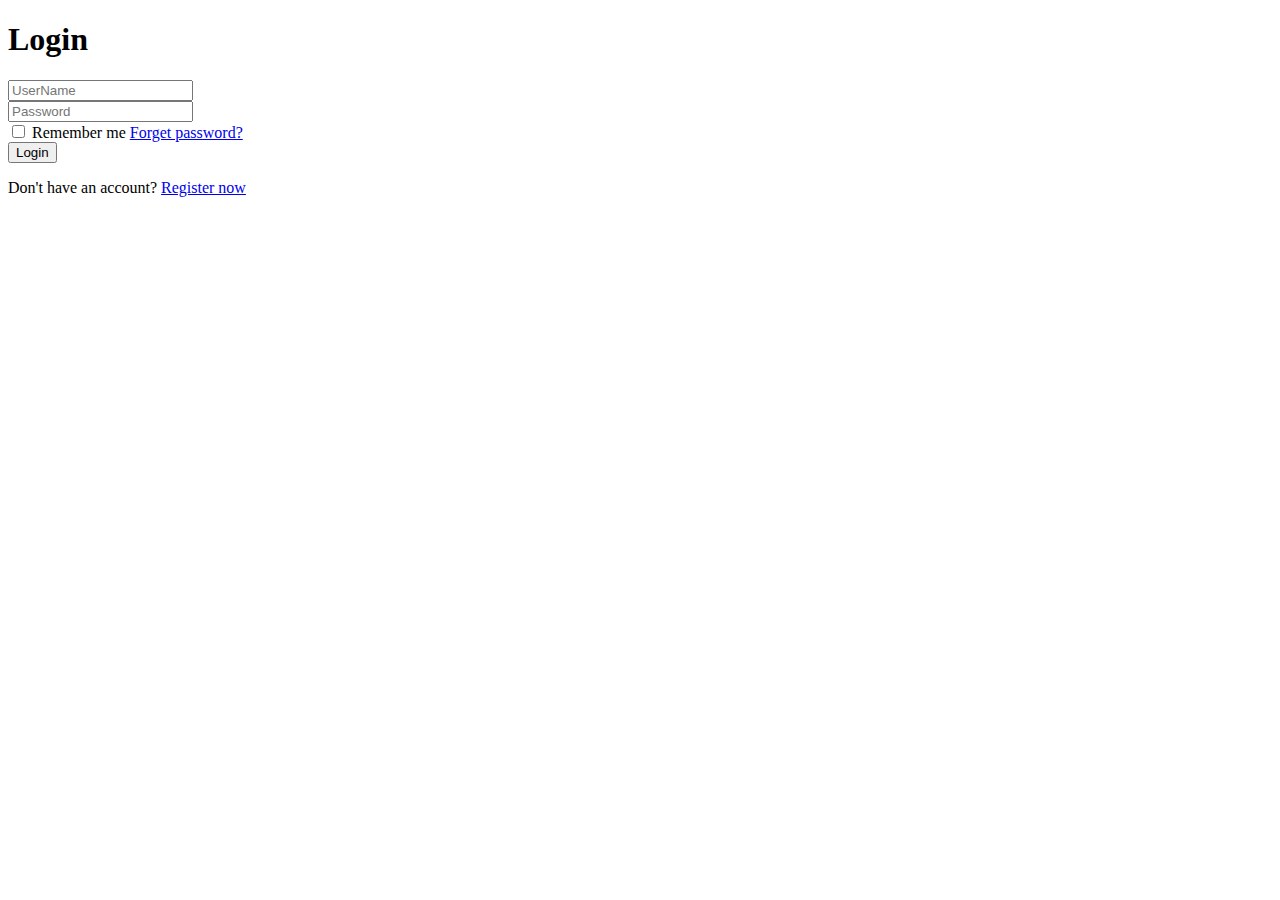
==== index.html @ 35b41438 "Create index.html" ====
<!DOCTYPE html>
<html lang="en">
  <head>
    <meta charset="UTF-8" />
    <meta name="viewport" content="width=device-width, initial-scale=1.0" />
    <title>Document</title>
    <link rel="stylesheet" href="../css/login.css" />
  </head>
  <body>
    <div class="container">
      <form>
        <h1>Login</h1>
        <div class="input-box">
          <input type="text" placeholder="UserName" required />
        </div>
        <div class="input-box">
          <input type="password" placeholder="Password" required />
        </div>
        <div class="Remember-forget">
          <label>
            <input type="checkbox" />
            Remember me
          </label>
          <a href="#">Forget password?</a>
        </div>
        <button type="submit">Login</button>
        <div class="register">
          <p>
            Don't have an account?
            <a href="register.html">Register now</a>
          </p>
        </div>
      </form>
    </div>
  </body>
</html>
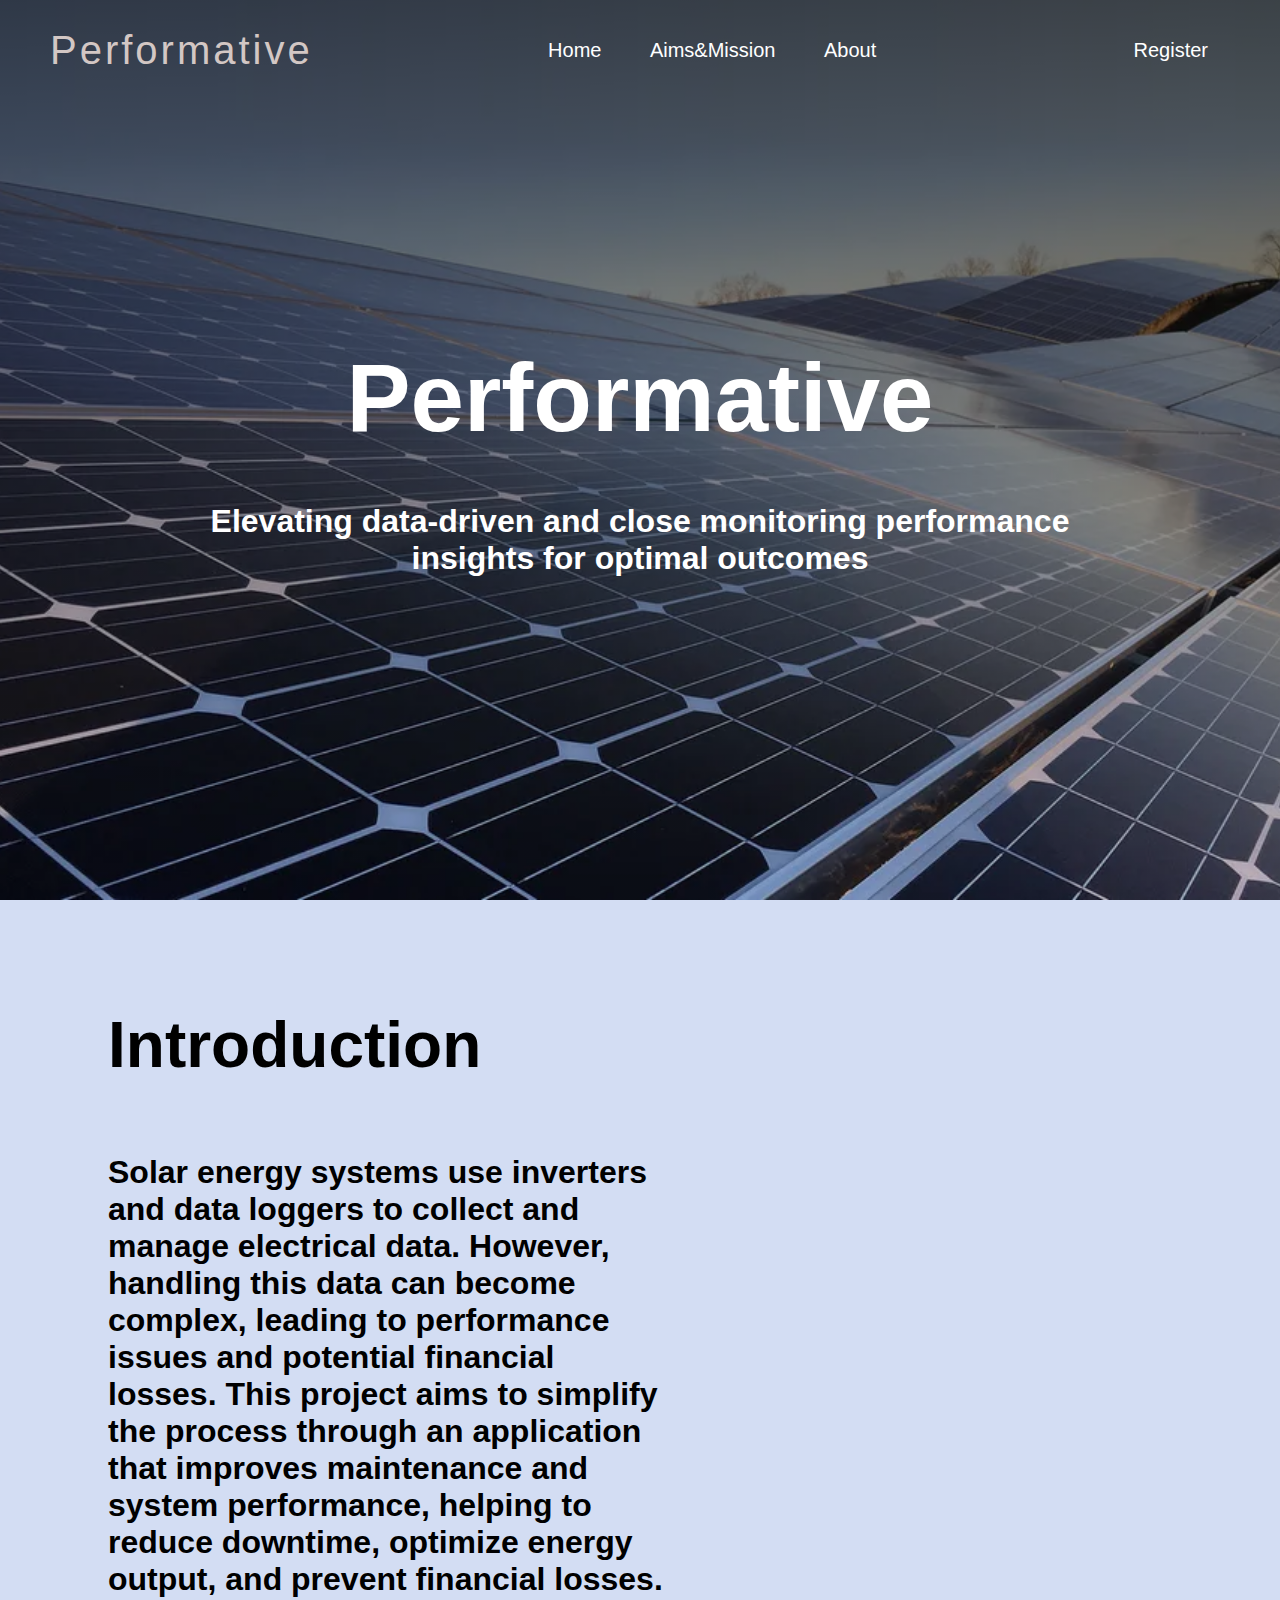
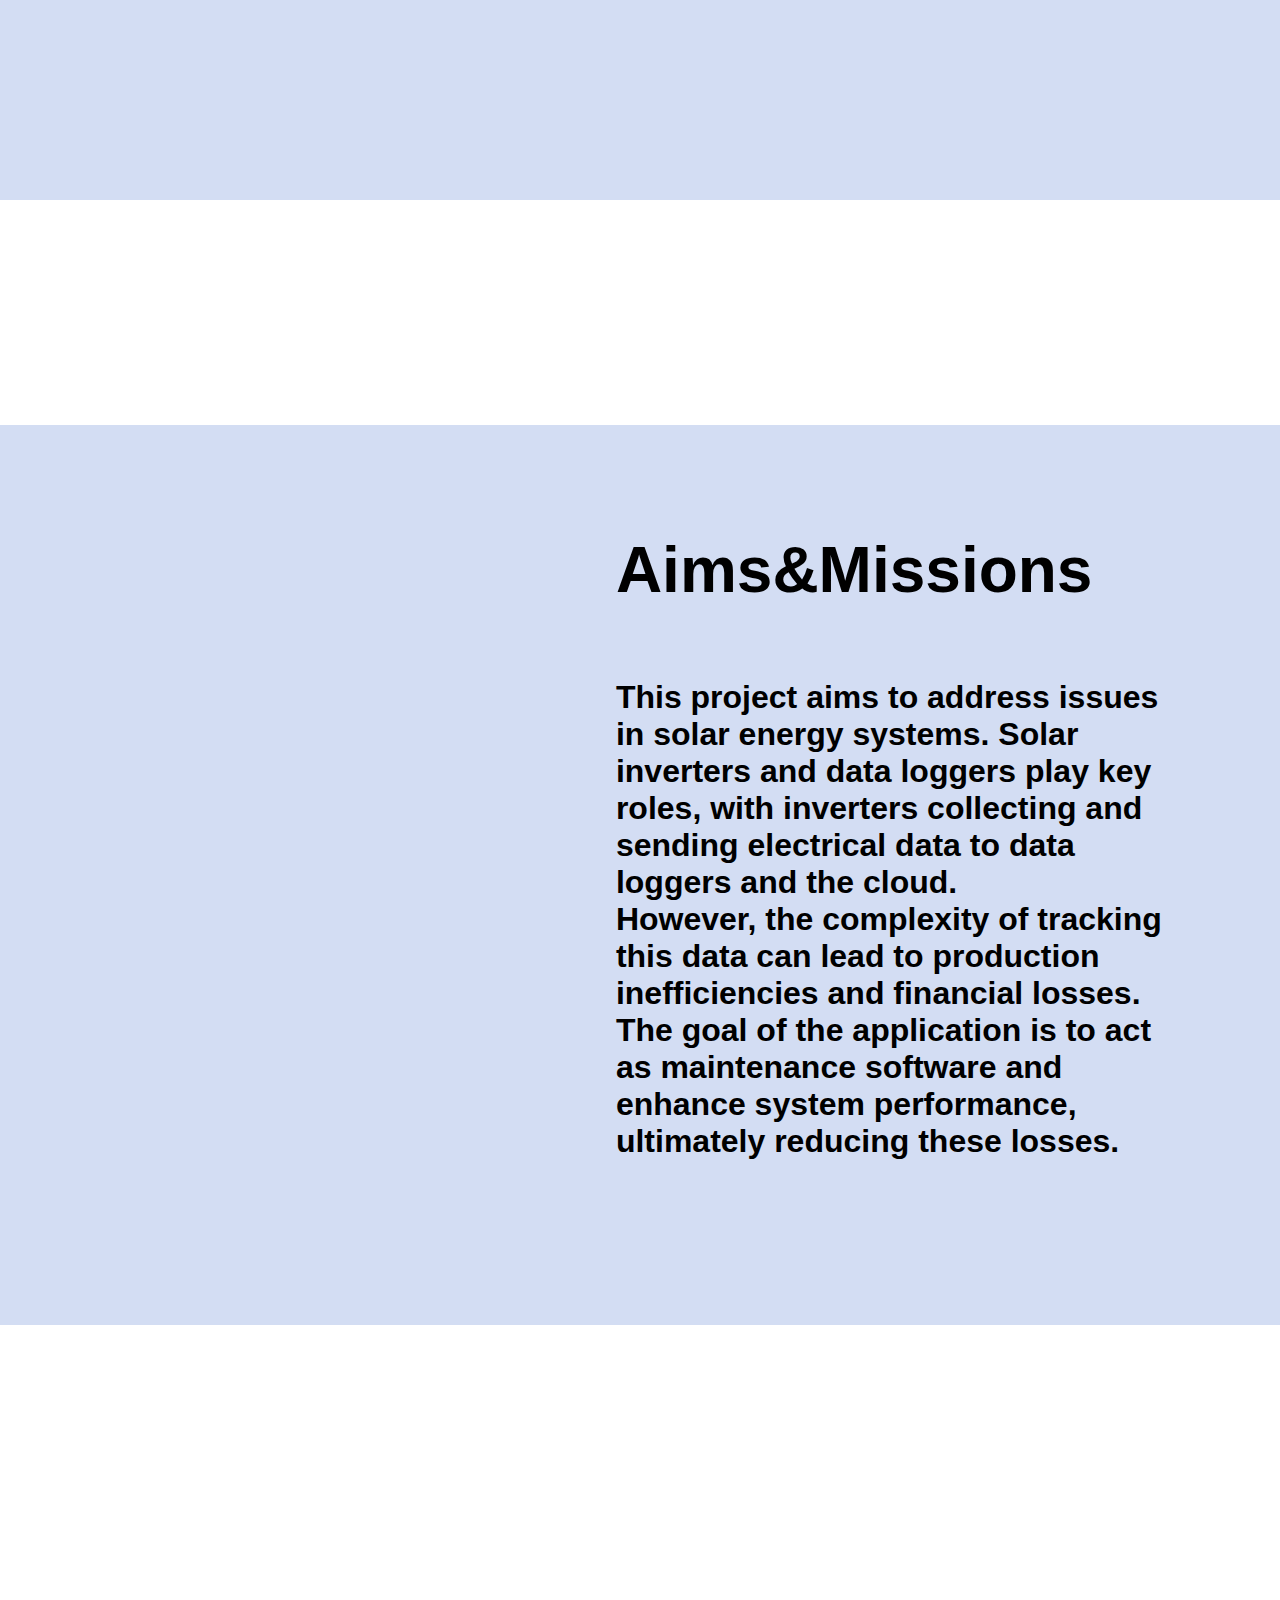
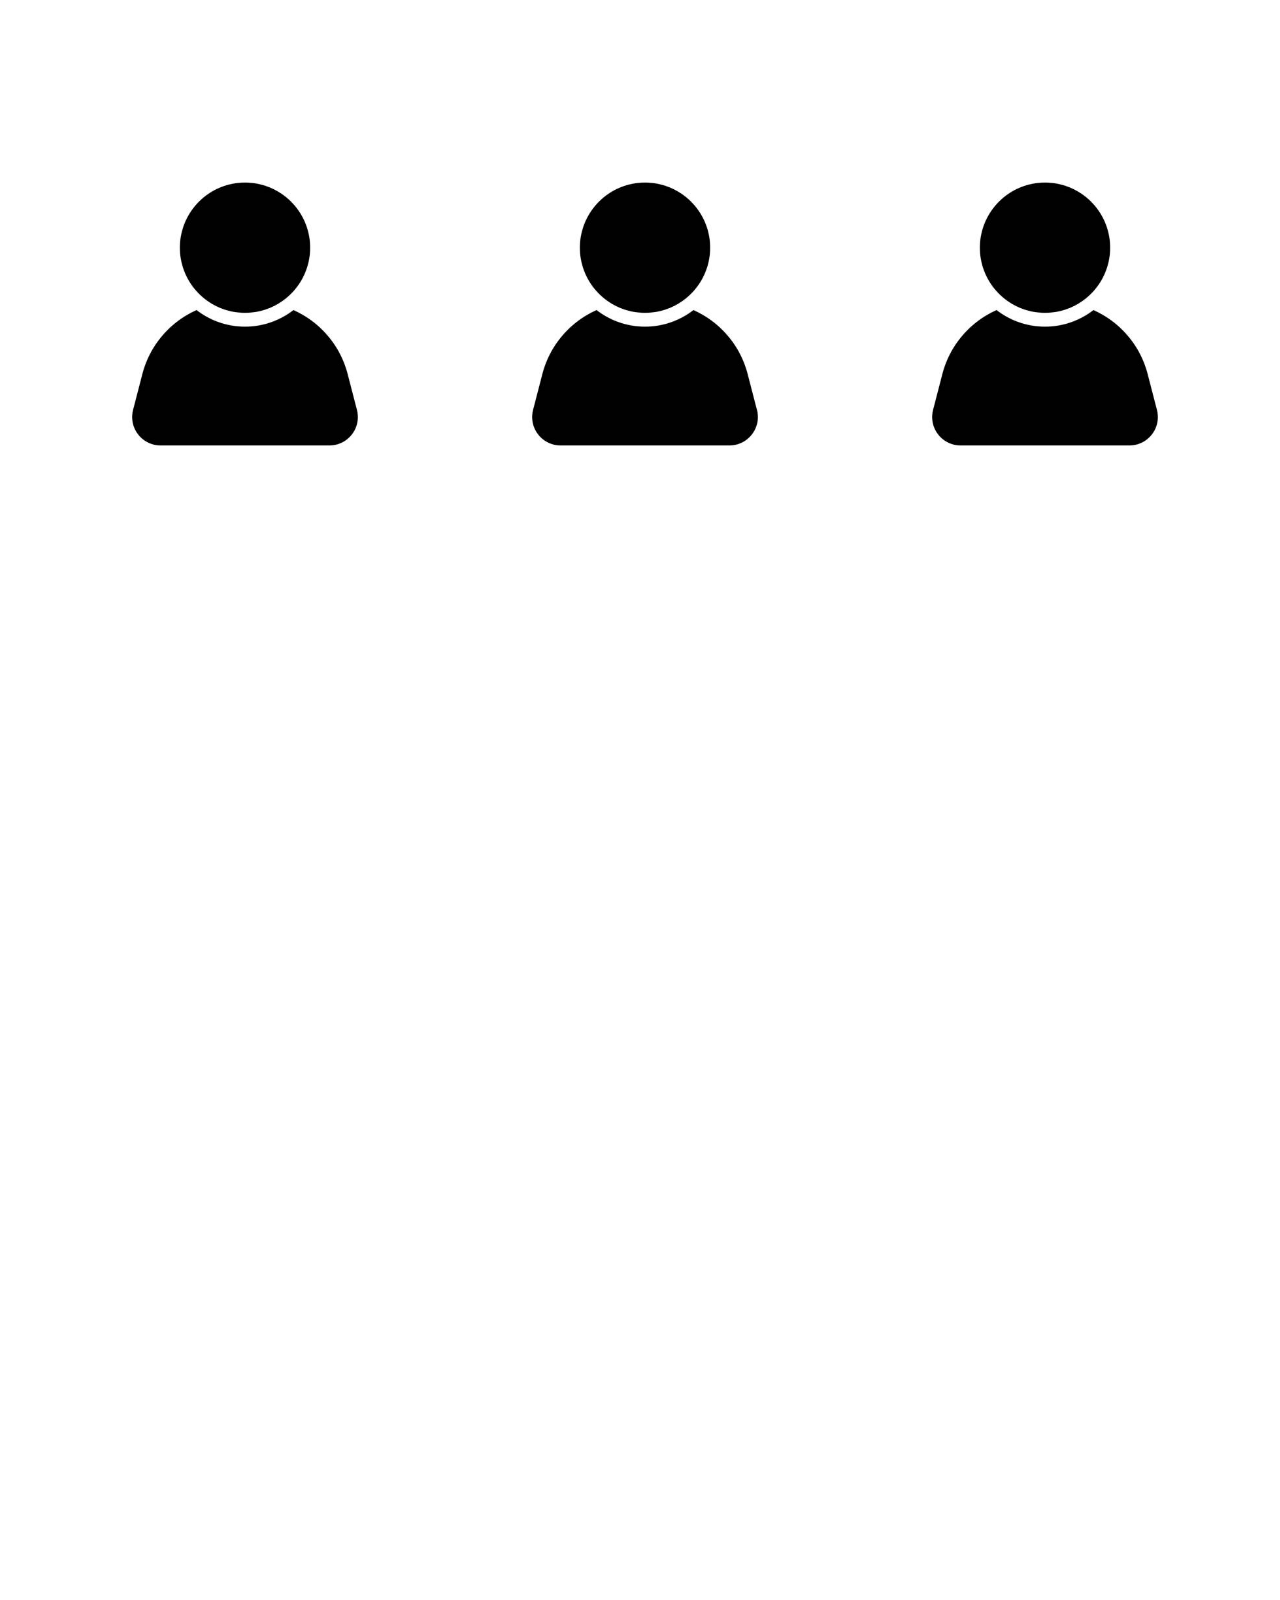
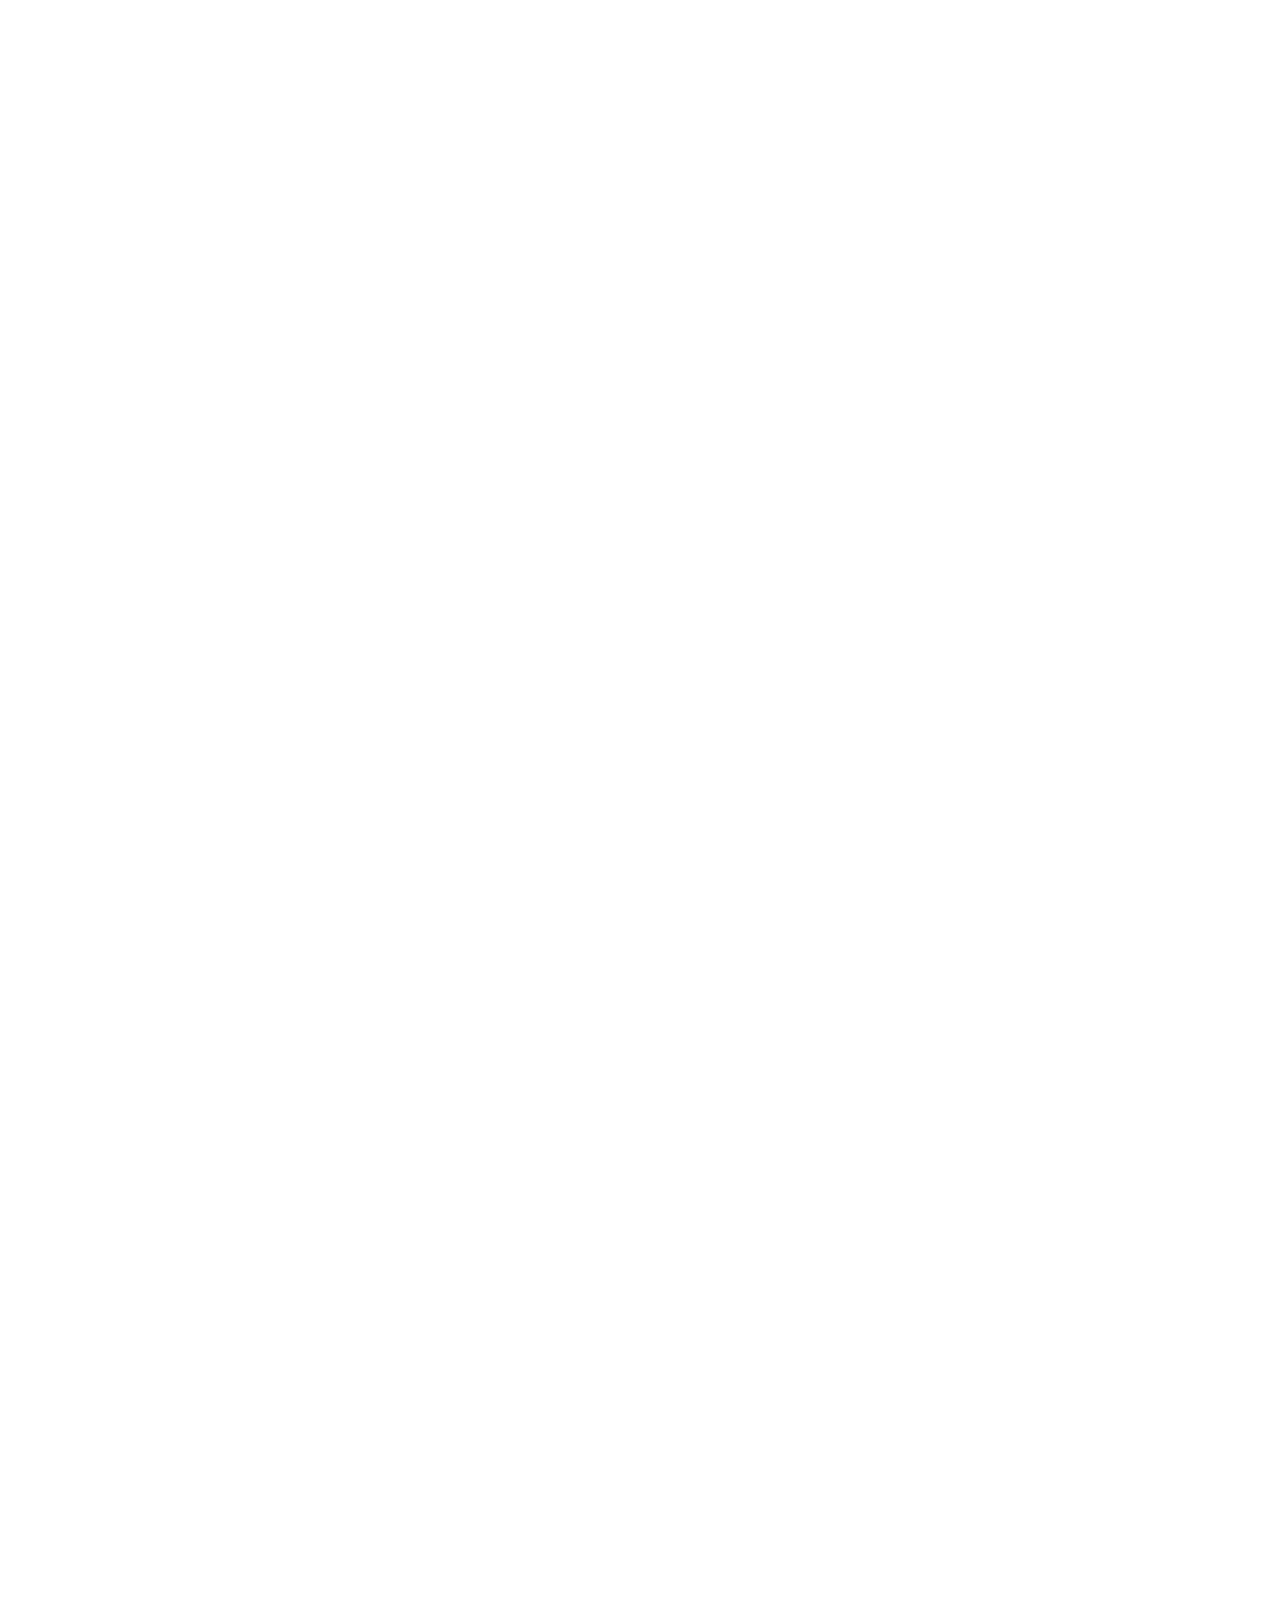
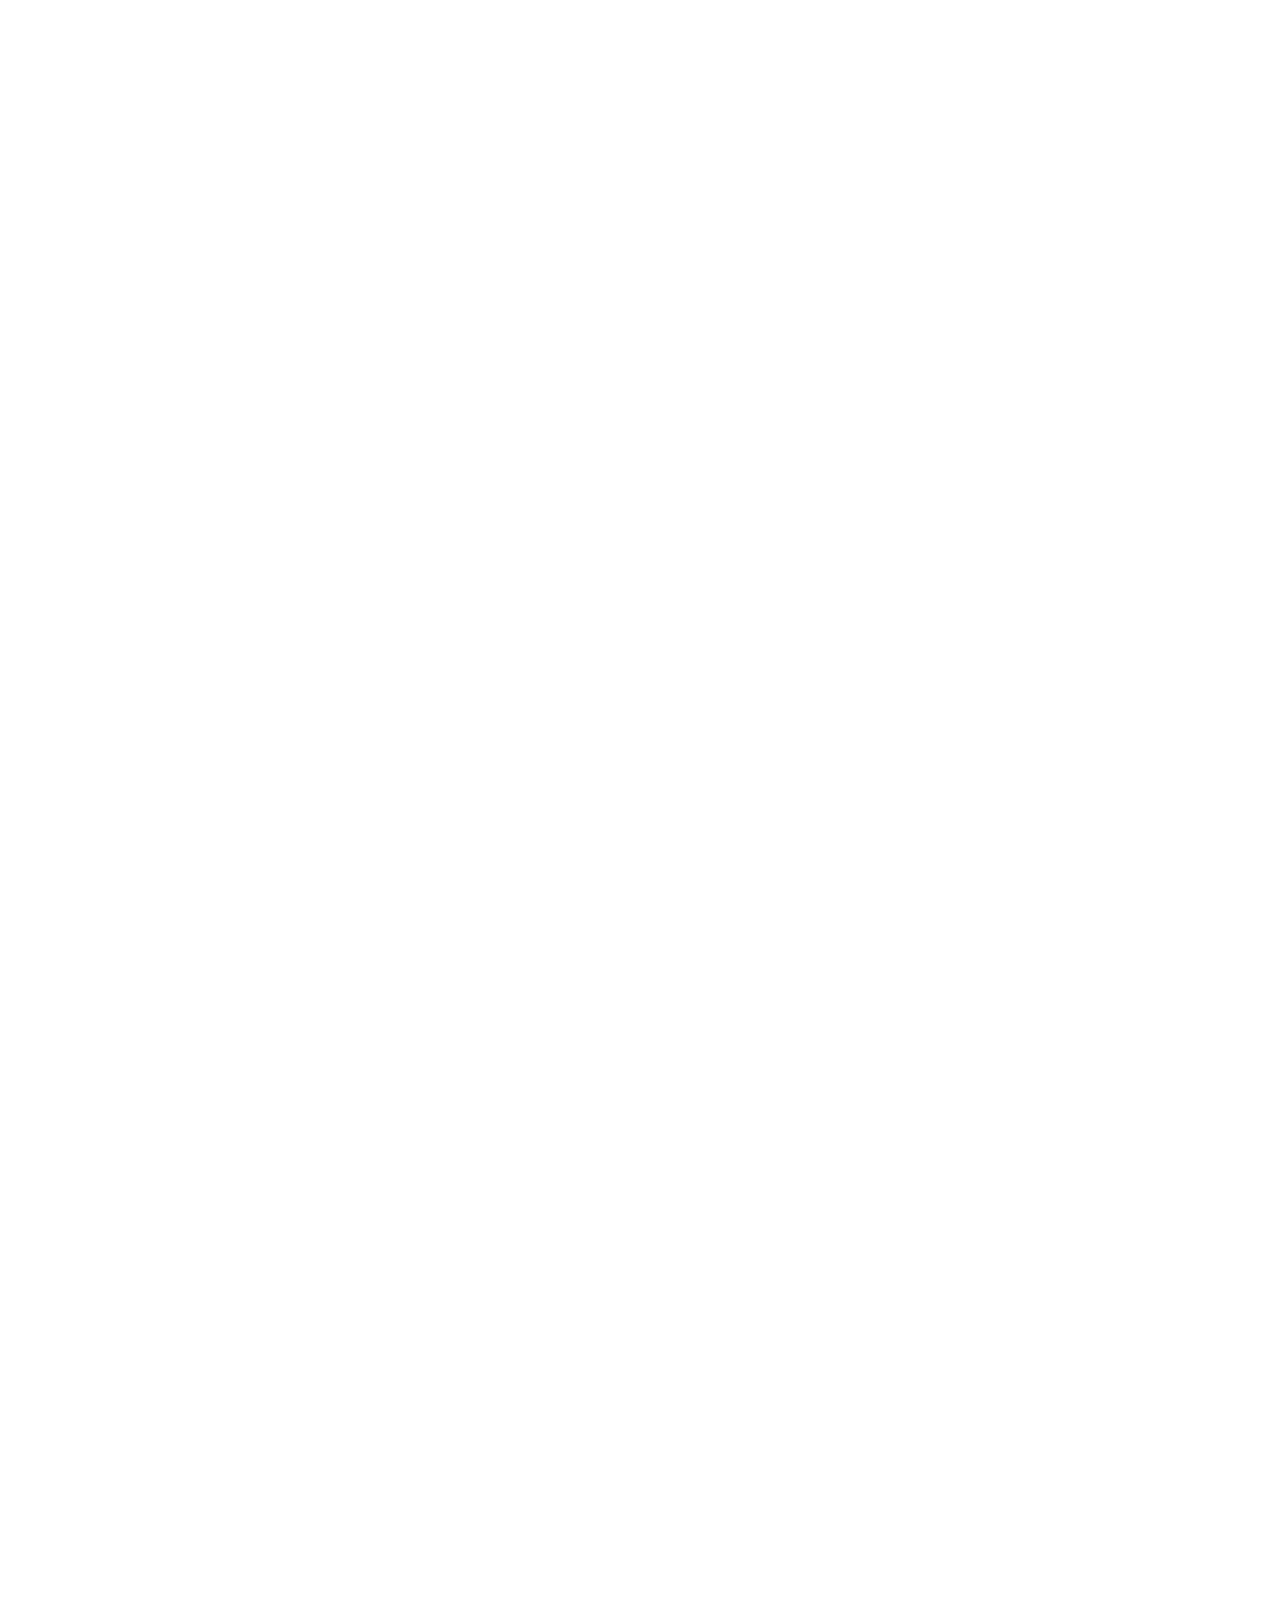
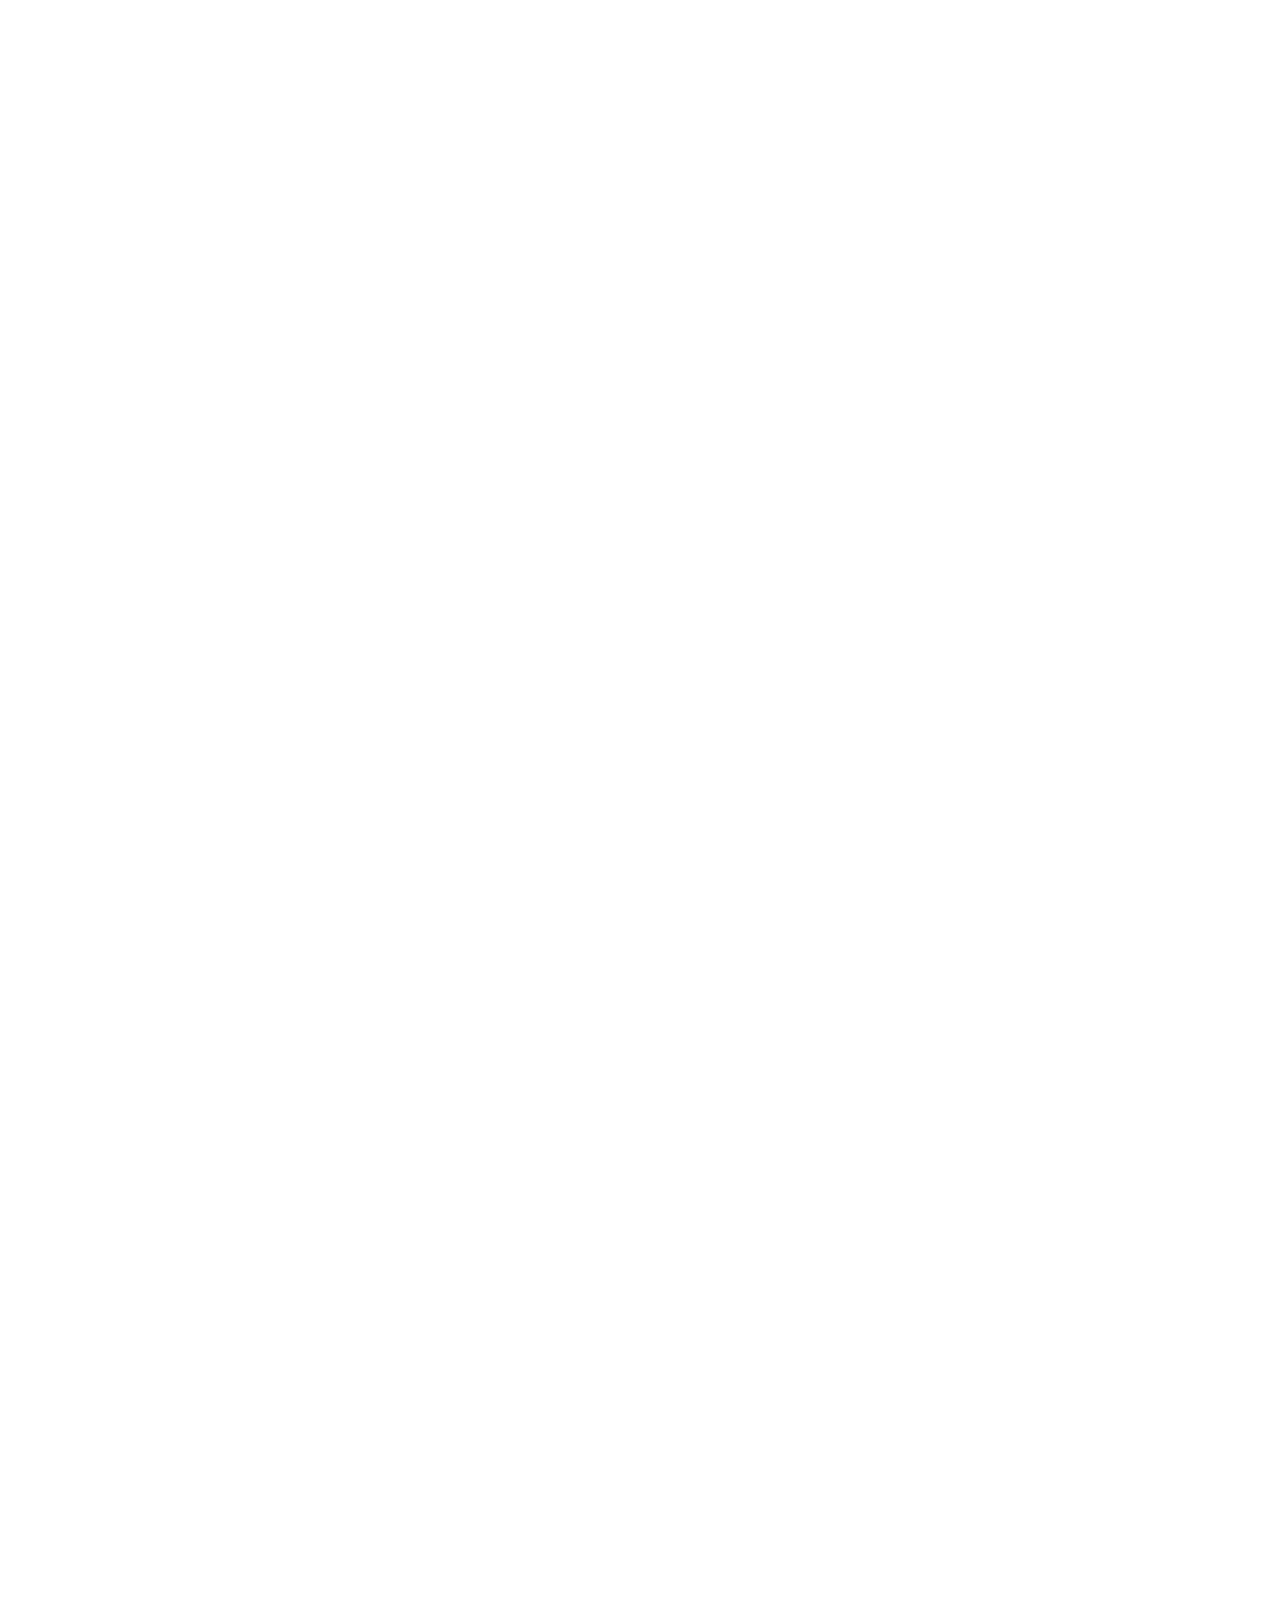
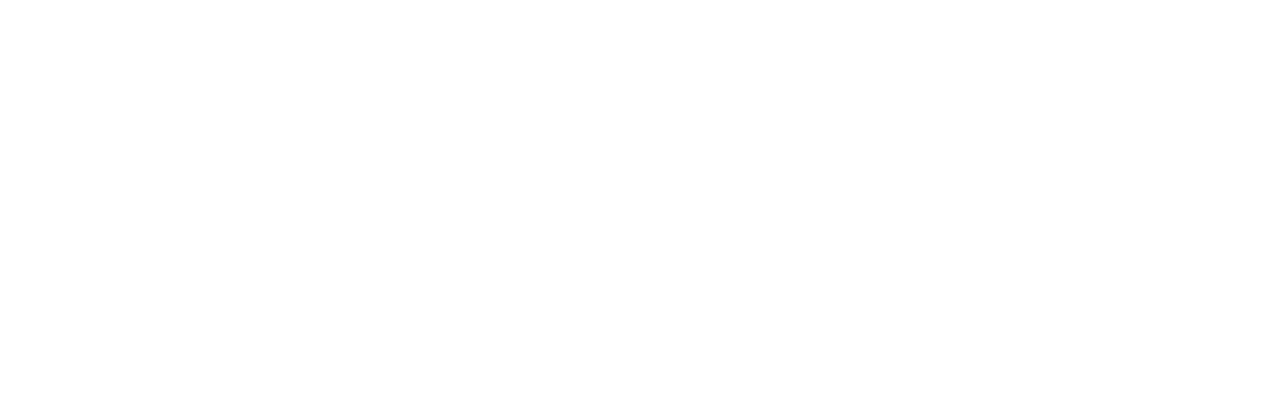
==== commit 7d6849f3: "adding index file" ====
--- a/index.html
+++ b/index.html
@@ -3,34 +3,89 @@
   <head>
     <meta charset="UTF-8" />
     <meta name="viewport" content="width=device-width, initial-scale=1.0" />
-    <title>Document</title>
-    <link rel="stylesheet" href="../css/login.css" />
+    <title>Performative vision&goals</title>
+    <link rel="stylesheet" href="front/css/land-page.css" />
+    <link rel="preconnect" href="https://fonts.googleapis.com" />
+    <link rel="preconnect" href="https://fonts.gstatic.com" crossorigin />
+    <link
+      href="https://fonts.googleapis.com/css2?family=Playfair+Display:ital,wght@0,400..900;1,400..900&display=swap"
+      rel="stylesheet"
+    />
   </head>
   <body>
-    <div class="container">
-      <form>
-        <h1>Login</h1>
-        <div class="input-box">
-          <input type="text" placeholder="UserName" required />
+    <header>
+      <nav>
+        <div class="logo">Performative</div>
+        <div class="minu">
+          <a href="#">Home</a>
+          <a href="#aims">Aims&Mission</a>
+          <a href="#about">About</a>
         </div>
-        <div class="input-box">
-          <input type="password" placeholder="Password" required />
+        <div class="register">
+          <a href="register.html">Register</a>
         </div>
-        <div class="Remember-forget">
-          <label>
-            <input type="checkbox" />
-            Remember me
-          </label>
-          <a href="#">Forget password?</a>
+      </nav>
+
+      <div class="welcoming">
+        <h1>Performative</h1>
+        <h3>
+          Elevating data-driven and close monitoring performance insights for
+          optimal outcomes
+        </h3>
+      </div>
+    </header>
+    <section class="intro">
+      <div class="intro-text">
+        <h1>Introduction</h1>
+        <h3>
+          Solar energy systems use inverters and data loggers to collect and
+          manage electrical data. However, handling this data can become
+          complex, leading to performance issues and potential financial losses.
+          This project aims to simplify the process through an application that
+          improves maintenance and system performance, helping to reduce
+          downtime, optimize energy output, and prevent financial losses.
+        </h3>
+      </div>
+      <div class="intro-img">
+        <img src="../media/easy_to_read-removebg-preview.png" alt="" />
+      </div>
+    </section>
+    <section id="aims" class="intro">
+      <div class="intro-img">
+        <img src="../media/goals.png" alt="" />
+      </div>
+      <div class="intro-text">
+        <h1>Aims&Missions</h1>
+        <h3>
+          This project aims to address issues in solar energy systems. Solar
+          inverters and data loggers play key roles, with inverters collecting
+          and sending electrical data to data loggers and the cloud. <br />
+          However, the complexity of tracking this data can lead to production
+          inefficiencies and financial losses. The goal of the application is to
+          act as maintenance software and enhance system performance, ultimately
+          reducing these losses.
+        </h3>
+      </div>
+    </section>
+
+    <section id="about" class="about">
+      <div>
+        <h2>About the developers</h2>
+      </div>
+      <div class="users">
+        <div class="userimgnname">
+          <div class="user"></div>
+          <p>Mohamed</p>
         </div>
-        <button type="submit">Login</button>
-        <div class="register">
-          <p>
-            Don't have an account?
-            <a href="register.html">Register now</a>
-          </p>
+        <div class="userimgnname">
+          <div class="user"></div>
+          <p>Mohamed</p>
         </div>
-      </form>
-    </div>
+        <div class="userimgnname">
+          <div class="user"></div>
+          <p>Mohamed</p>
+        </div>
+      </div>
+    </section>
   </body>
 </html>
--- a/front/css/land-page.css
+++ b/front/css/land-page.css
@@ -0,0 +1,163 @@
+*{
+    padding: 0px;
+    margin: 0px;
+    box-sizing: border-box;
+    font-family: Arial, Helvetica, sans-serif;
+
+}
+    body{
+    height:   10000px;
+    background: linear-gradient(rgba(0,0,0,.7), rgba(0,0,0,.2)), url(../media/clearway-community-solar-panels-farm-spencer-massachusetts-l6oc5ffgvutco1of.webp) no-repeat;
+        background-position: center ;
+        background-attachment: fixed;
+        background-size: cover;
+}
+header{
+    width: 100%;
+    height: 100vh;
+    
+}
+
+nav{
+    width: 100%;
+    height: 100px;
+    color: rgb(255, 255, 255);
+    display: flex;
+    justify-content: space-between;
+    padding: 0px 50px;
+    align-items: center;
+}
+
+.logo{
+    font-family: 'playfairi display',Arial, Helvetica, sans-serif ;
+    font-size: 2.5em;
+    letter-spacing: 3px;
+    color: rgb(211, 199, 196);
+}
+
+.minu a {
+    color: white;
+    text-decoration: none;
+    padding: 10px 20px;
+    font-size: 20px;
+    border: 2px solid transparent;
+    border-radius: 8px;
+
+
+}
+
+.register a {
+    text-decoration: none;
+    color: #fff;
+    font-size: 20px;
+    padding: 10px 20px;
+    border-radius: 8px;
+    border: 2px solid transparent;
+
+}
+
+.register a:hover ,.minu a:hover {
+    border: 2px solid green;
+}
+
+.welcoming {
+    width: 100%;
+    height: 80vh;
+    display: flex;
+    flex-direction: column;
+    text-align: center;
+    justify-content: center;
+   
+}
+
+.welcoming h1{
+    font-size: 6em;
+    color: #fff;
+}
+
+.welcoming h3{
+    margin-top: 50px;
+    font-size: 2em;
+    color: #fff;
+    width: 75%;
+    margin-left: auto;
+    margin-right: auto;
+    
+}
+
+.intro{
+    height: 100vh;
+    background-color: rgba(198, 211, 239, 0.778);
+    display: flex;
+    padding: 1vh;
+    justify-content: space-between;
+    margin-bottom: 25vh;
+
+}
+
+.intro-text{
+    width: 50%;
+    flex: 2.5;
+    display: flex;
+    flex-direction: column;
+    gap: 8vh;
+   padding: 11vh;
+}
+
+.intro .intro-text h1{
+    font-size: 4em;
+}
+
+.intro .intro-text h3 {
+    font-size: 2em;
+}
+
+.intro-img{
+    flex: 2;
+    display: flex;
+    justify-self: center;
+    align-items: center;
+    padding-left: 7vh;
+}
+
+.about{
+    width: 100%;
+    height: 100vh;
+    padding: 5vh;
+    display: flex;
+    flex-direction: column;
+}
+
+.about h2{
+    text-align: center;
+    color: #fff;
+    font-size: 4em;
+    margin-bottom: 5vh;
+}
+
+.about .users {
+    display: flex;
+    justify-content: space-around;
+}
+
+.userimgnname{
+    display: flex;
+    flex-direction: column;
+    justify-content: center;
+    align-items: center;
+}
+
+.users .user {
+    background: url('../media/user.jpg');
+    background-size: cover; 
+    background-position: center;
+    background-repeat: no-repeat; 
+    width: 400px; 
+    height: 400px; 
+}
+
+.userimgnname p {
+    color: #fff;
+    font-size: 2em;
+    margin-top: 20px ;
+}